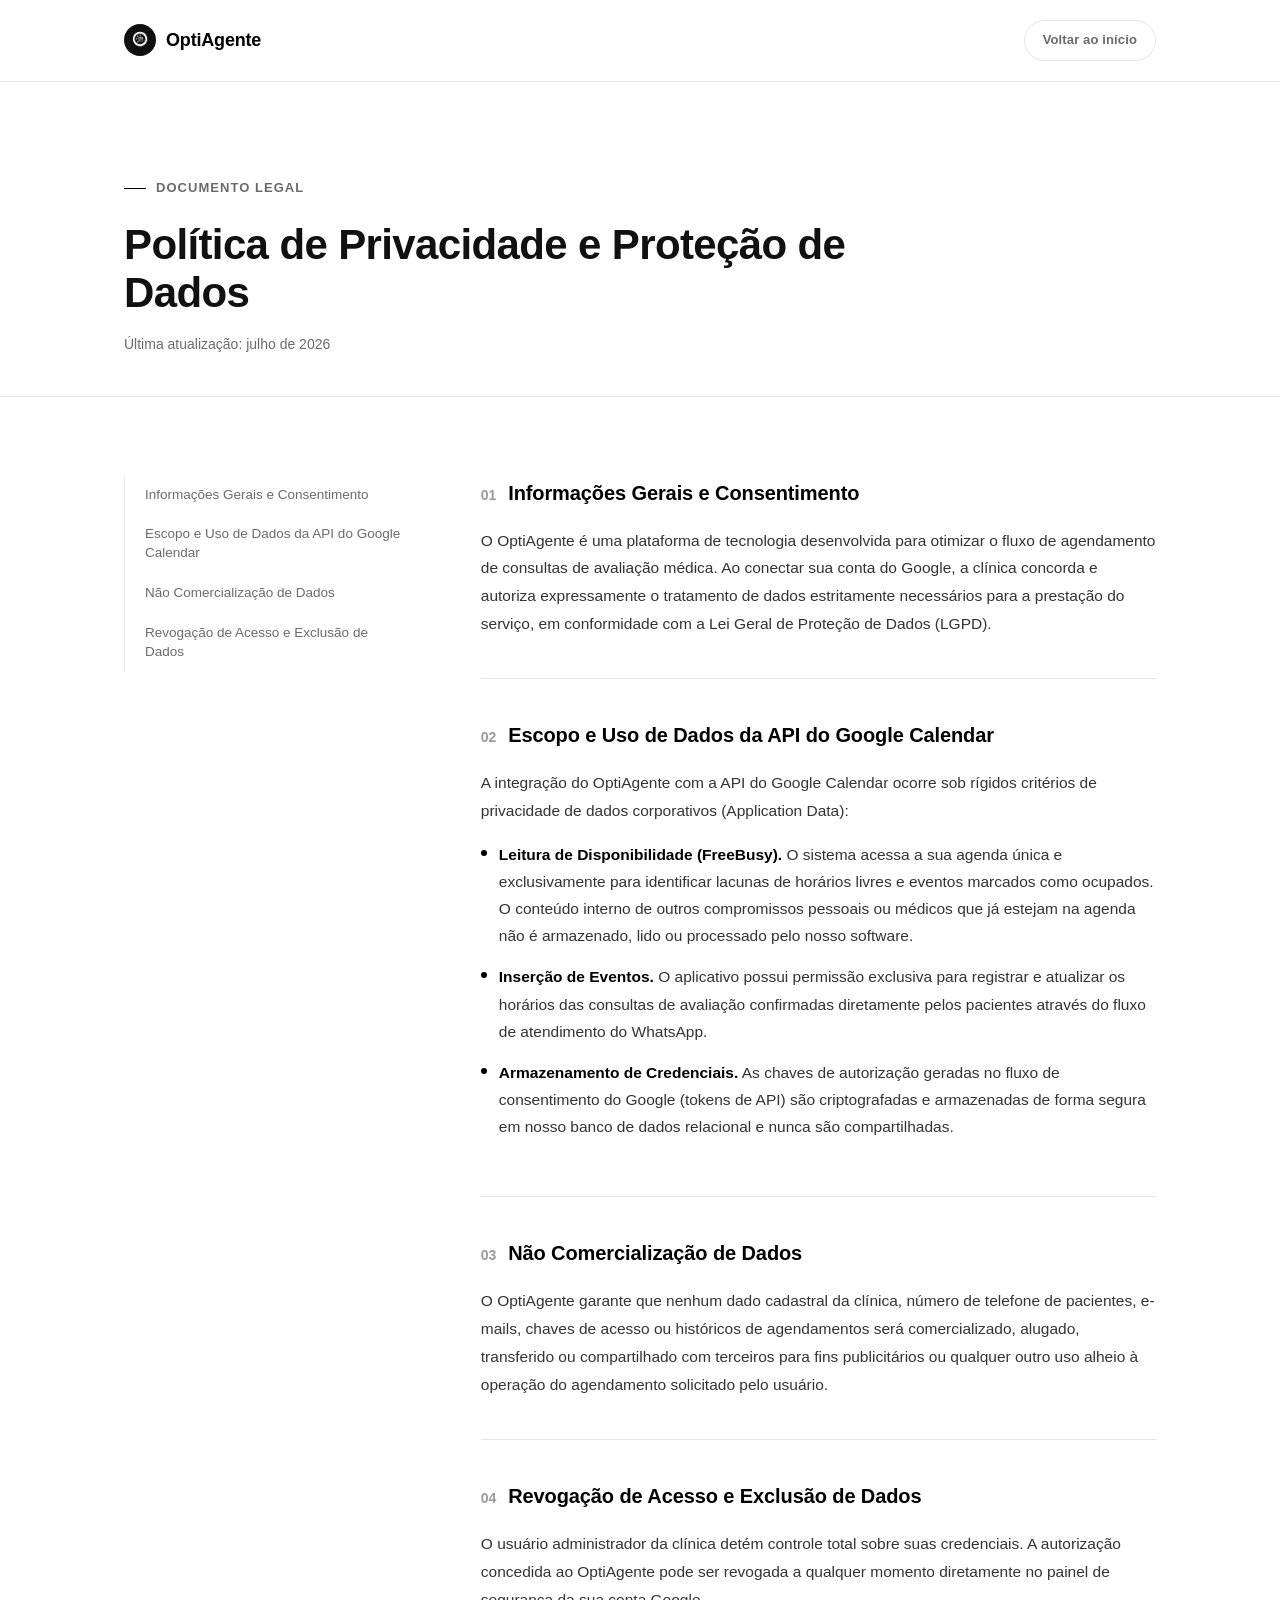
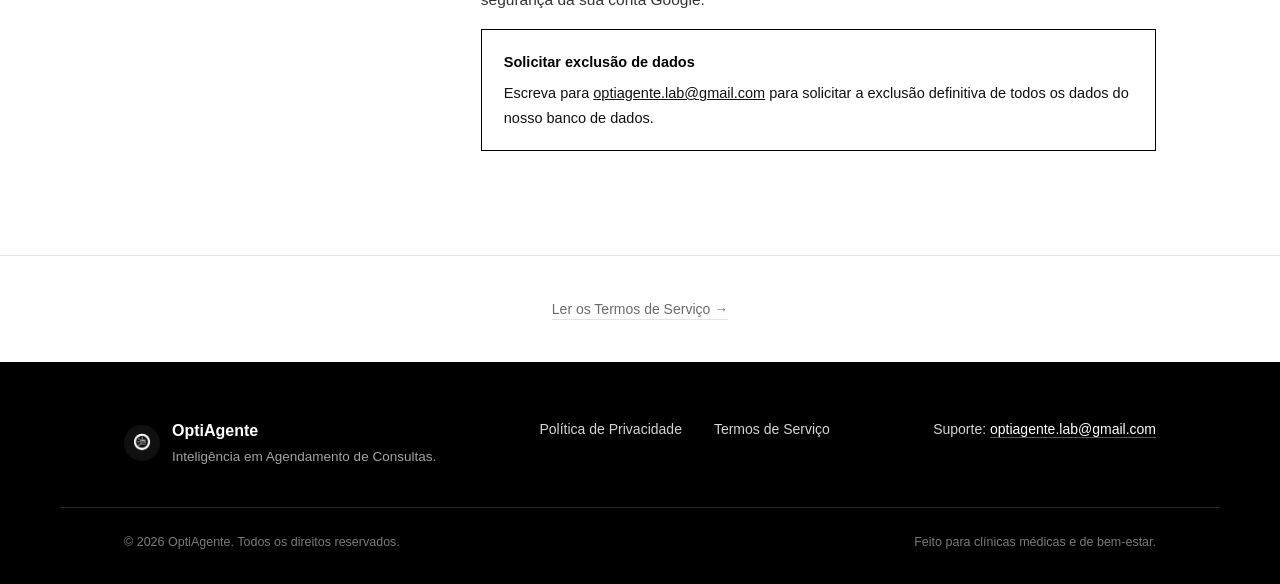
==== privacidade.html @ f7a8e7c8 "Add files via upload" ====
<!DOCTYPE html>
<html lang="pt-BR">
<head>
<meta charset="UTF-8" />
<meta name="viewport" content="width=device-width, initial-scale=1.0" />
<title>Política de Privacidade — OptiAgente</title>
<meta name="description" content="Política de Privacidade e Proteção de Dados do OptiAgente: uso da API do Google Calendar, conformidade com a LGPD e controle de acesso." />
<meta name="robots" content="index, follow" />
<link rel="canonical" href="https://optiagente.com.br/privacidade.html" />

<meta property="og:type" content="website" />
<meta property="og:site_name" content="OptiAgente" />
<meta property="og:locale" content="pt_BR" />
<meta property="og:url" content="https://optiagente.com.br/privacidade.html" />
<meta property="og:title" content="Política de Privacidade — OptiAgente" />
<meta property="og:description" content="Como o OptiAgente trata dados de agenda e pacientes, em conformidade com a LGPD e as políticas da API do Google Calendar." />
<meta property="og:image" content="https://optiagente.com.br/logo.png" />
<meta property="og:image:alt" content="Logotipo OptiAgente" />

<meta name="twitter:card" content="summary" />
<meta name="twitter:title" content="Política de Privacidade — OptiAgente" />
<meta name="twitter:image" content="https://optiagente.com.br/logo.png" />

<meta name="theme-color" content="#000000" />
<link rel="apple-touch-icon" href="logo.png" />
<link rel="icon" href="logo.png" type="image/png" />
<link rel="stylesheet" href="style.css" />
</head>
<body>

<header class="site-header">
  <div class="container">
    <a class="brand" href="index.html">
      <img src="logo.png" alt="Logotipo OptiAgente" />
      <span>OptiAgente</span>
    </a>
    <a class="btn btn-ghost" href="index.html">Voltar ao início</a>
  </div>
</header>

<main>
  <section class="legal-hero">
    <div class="container">
      <div class="eyebrow">Documento legal</div>
      <h1>Política de Privacidade e Proteção de Dados</h1>
      <div class="legal-updated">Última atualização: julho de 2026</div>
    </div>
  </section>

  <section class="legal-body container">
    <nav class="legal-toc" aria-label="Sumário">
      <a href="#informacoes-gerais">Informações Gerais e Consentimento</a>
      <a href="#escopo-google">Escopo e Uso de Dados da API do Google Calendar</a>
      <a href="#nao-comercializacao">Não Comercialização de Dados</a>
      <a href="#revogacao">Revogação de Acesso e Exclusão de Dados</a>
    </nav>

    <div class="legal-content">

      <section id="informacoes-gerais">
        <h2><span class="num">01</span> Informações Gerais e Consentimento</h2>
        <p>O OptiAgente é uma plataforma de tecnologia desenvolvida para otimizar o fluxo de agendamento de consultas de avaliação médica. Ao conectar sua conta do Google, a clínica concorda e autoriza expressamente o tratamento de dados estritamente necessários para a prestação do serviço, em conformidade com a Lei Geral de Proteção de Dados (LGPD).</p>
      </section>

      <section id="escopo-google">
        <h2><span class="num">02</span> Escopo e Uso de Dados da API do Google Calendar</h2>
        <p>A integração do OptiAgente com a API do Google Calendar ocorre sob rígidos critérios de privacidade de dados corporativos (Application Data):</p>
        <ul>
          <li>
            <span class="node-dot" aria-hidden="true"></span>
            <span><strong>Leitura de Disponibilidade (FreeBusy).</strong> O sistema acessa a sua agenda única e exclusivamente para identificar lacunas de horários livres e eventos marcados como ocupados. O conteúdo interno de outros compromissos pessoais ou médicos que já estejam na agenda não é armazenado, lido ou processado pelo nosso software.</span>
          </li>
          <li>
            <span class="node-dot" aria-hidden="true"></span>
            <span><strong>Inserção de Eventos.</strong> O aplicativo possui permissão exclusiva para registrar e atualizar os horários das consultas de avaliação confirmadas diretamente pelos pacientes através do fluxo de atendimento do WhatsApp.</span>
          </li>
          <li>
            <span class="node-dot" aria-hidden="true"></span>
            <span><strong>Armazenamento de Credenciais.</strong> As chaves de autorização geradas no fluxo de consentimento do Google (tokens de API) são criptografadas e armazenadas de forma segura em nosso banco de dados relacional e nunca são compartilhadas.</span>
          </li>
        </ul>
      </section>

      <section id="nao-comercializacao">
        <h2><span class="num">03</span> Não Comercialização de Dados</h2>
        <p>O OptiAgente garante que nenhum dado cadastral da clínica, número de telefone de pacientes, e-mails, chaves de acesso ou históricos de agendamentos será comercializado, alugado, transferido ou compartilhado com terceiros para fins publicitários ou qualquer outro uso alheio à operação do agendamento solicitado pelo usuário.</p>
      </section>

      <section id="revogacao">
        <h2><span class="num">04</span> Revogação de Acesso e Exclusão de Dados</h2>
        <p>O usuário administrador da clínica detém controle total sobre suas credenciais. A autorização concedida ao OptiAgente pode ser revogada a qualquer momento diretamente no painel de segurança da sua conta Google.</p>
        <div class="callout">
          <strong>Solicitar exclusão de dados</strong>
          Escreva para <a href="mailto:optiagente.lab@gmail.com">optiagente.lab@gmail.com</a> para solicitar a exclusão definitiva de todos os dados do nosso banco de dados.
        </div>
      </section>

    </div>
  </section>

  <div class="legal-cta">
    <a href="termos.html">Ler os Termos de Serviço →</a>
  </div>
</main>

<footer class="site-footer">
  <div class="container footer-top">
    <div class="footer-brand">
      <img src="logo.png" alt="Logotipo OptiAgente" />
      <div class="footer-brand-text">
        <div class="name">OptiAgente</div>
        <div class="tagline">Inteligência em Agendamento de Consultas.</div>
      </div>
    </div>
    <nav class="footer-links" aria-label="Links legais">
      <a href="privacidade.html">Política de Privacidade</a>
      <a href="termos.html">Termos de Serviço</a>
    </nav>
    <div class="footer-contact">
      Suporte: <a href="mailto:optiagente.lab@gmail.com">optiagente.lab@gmail.com</a>
    </div>
  </div>
  <div class="container footer-bottom">
    <span>© 2026 OptiAgente. Todos os direitos reservados.</span>
    <span>Feito para clínicas médicas e de bem-estar.</span>
  </div>
</footer>

</body>
</html>
---- style.css ----
/* ==========================================================================
   OptiAgente — Design System
   Preto puro / Branco puro, tipografia sans-serif de alto contraste,
   linhas finas de 1px, espaçamento generoso. Sem cor de destaque:
   a hierarquia vem inteiramente de peso, escala e espaço negativo.
   ========================================================================== */

:root {
  --black: #000000;
  --dark: #111111;
  --white: #ffffff;
  --line: #e4e4e4;
  --line-dark: #2a2a2a;
  --gray: #6b6b6b;
  --gray-soft: #9a9a9a;
  --surface: #fafafa;

  --font-sans: 'Inter', -apple-system, BlinkMacSystemFont, 'Segoe UI', Roboto,
    Helvetica, Arial, sans-serif;

  --max: 1160px;
  --gutter: clamp(24px, 6vw, 64px);
}

* {
  box-sizing: border-box;
}

html {
  scroll-behavior: smooth;
}

body {
  margin: 0;
  background: var(--white);
  color: var(--dark);
  font-family: var(--font-sans);
  font-size: 16px;
  line-height: 1.6;
  -webkit-font-smoothing: antialiased;
  -moz-osx-font-smoothing: grayscale;
}

img {
  max-width: 100%;
  display: block;
}

a {
  color: inherit;
}

.container {
  max-width: var(--max);
  margin: 0 auto;
  padding-left: var(--gutter);
  padding-right: var(--gutter);
}

:focus-visible {
  outline: 2px solid var(--black);
  outline-offset: 3px;
}

@media (prefers-reduced-motion: reduce) {
  * {
    animation: none !important;
    transition: none !important;
  }
  html {
    scroll-behavior: auto;
  }
}

/* --------------------------------------------------------------------------
   Node motif — a small repeating signature drawn from the OptiAgente mark:
   a solid dot connected by a hairline. Used as list markers and section
   eyebrows so the icon's own vocabulary threads through the typography.
   -------------------------------------------------------------------------- */

.node-dot {
  display: inline-block;
  width: 6px;
  height: 6px;
  border-radius: 50%;
  background: var(--black);
  flex: 0 0 auto;
}

.eyebrow {
  display: flex;
  align-items: center;
  gap: 10px;
  font-size: 13px;
  letter-spacing: 0.08em;
  text-transform: uppercase;
  color: var(--gray);
  font-weight: 600;
  margin: 0 0 18px;
}

.eyebrow::before {
  content: '';
  width: 22px;
  height: 1px;
  background: var(--black);
}

/* --------------------------------------------------------------------------
   Header
   -------------------------------------------------------------------------- */

.site-header {
  border-bottom: 1px solid var(--line);
  position: sticky;
  top: 0;
  background: rgba(255, 255, 255, 0.92);
  backdrop-filter: saturate(180%) blur(8px);
  z-index: 50;
}

.site-header .container {
  display: flex;
  align-items: center;
  justify-content: space-between;
  padding-top: 20px;
  padding-bottom: 20px;
}

.brand {
  display: flex;
  align-items: center;
  gap: 10px;
  text-decoration: none;
}

.brand img {
  width: 32px;
  height: 32px;
  border-radius: 50%;
}

.brand span {
  font-weight: 700;
  font-size: 18px;
  letter-spacing: -0.01em;
  color: var(--black);
}

button.btn {
  appearance: none;
  -webkit-appearance: none;
  border: none;
  margin: 0;
}

.btn {
  display: inline-flex;
  align-items: center;
  justify-content: center;
  gap: 8px;
  font-family: var(--font-sans);
  font-size: 14px;
  font-weight: 600;
  letter-spacing: 0.01em;
  padding: 12px 24px;
  border-radius: 999px;
  cursor: pointer;
  text-decoration: none;
  white-space: nowrap;
  transition: background-color 0.15s ease, color 0.15s ease, border-color 0.15s ease;
  appearance: none;
  -webkit-appearance: none;
  font: inherit;
  font-weight: 600;
  margin: 0;
}

.btn-outline {
  background: transparent;
  color: var(--black);
  border: 1px solid var(--black);
}

.btn-outline:hover {
  background: var(--black);
  color: var(--white);
}

.btn-solid {
  background: var(--black);
  color: var(--white);
  border: 1px solid var(--black);
}

.btn-solid:hover {
  background: var(--dark);
}

.btn-ghost {
  background: transparent;
  color: var(--gray);
  border: 1px solid var(--line);
  font-size: 13px;
  padding: 9px 18px;
}

.btn-ghost:hover {
  border-color: var(--black);
  color: var(--black);
}

/* --------------------------------------------------------------------------
   Hero
   -------------------------------------------------------------------------- */

.hero {
  padding-top: clamp(64px, 10vw, 120px);
  padding-bottom: clamp(56px, 8vw, 96px);
  border-bottom: 1px solid var(--line);
}

.hero-inner {
  max-width: 880px;
}

.hero h1 {
  font-size: clamp(34px, 5.4vw, 58px);
  line-height: 1.08;
  letter-spacing: -0.02em;
  font-weight: 700;
  margin: 0 0 24px;
  color: var(--black);
}

.hero h2 {
  font-weight: 400;
  font-size: clamp(17px, 2vw, 20px);
  line-height: 1.55;
  color: var(--gray);
  max-width: 620px;
  margin: 0 0 40px;
}

.hero-actions {
  display: flex;
  align-items: center;
  gap: 20px;
  flex-wrap: wrap;
}

.hero-note {
  font-size: 13px;
  color: var(--gray-soft);
}

/* --------------------------------------------------------------------------
   Purpose section
   -------------------------------------------------------------------------- */

.purpose {
  padding-top: clamp(56px, 8vw, 96px);
  padding-bottom: clamp(56px, 8vw, 96px);
  border-bottom: 1px solid var(--line);
}

.purpose-grid {
  display: grid;
  grid-template-columns: 0.85fr 1.15fr;
  gap: clamp(32px, 6vw, 80px);
  align-items: start;
}

.purpose h3 {
  font-size: clamp(24px, 3vw, 32px);
  line-height: 1.25;
  letter-spacing: -0.01em;
  font-weight: 700;
  margin: 0;
  max-width: 360px;
}

.purpose-lede {
  font-size: 17px;
  line-height: 1.7;
  color: var(--dark);
  margin: 0 0 28px;
}

.purpose-list {
  list-style: none;
  margin: 0 0 28px;
  padding: 0;
  display: flex;
  flex-direction: column;
  gap: 18px;
}

.purpose-list li {
  display: flex;
  gap: 14px;
  align-items: flex-start;
  font-size: 15px;
  line-height: 1.65;
  color: var(--dark);
  border-top: 1px solid var(--line);
  padding-top: 18px;
}

.purpose-list li .node-dot {
  margin-top: 8px;
}

.purpose-list strong {
  font-weight: 600;
}

.purpose-foot {
  font-size: 14px;
  line-height: 1.7;
  color: var(--gray);
  border-top: 1px solid var(--line);
  padding-top: 20px;
}

/* --------------------------------------------------------------------------
   Features
   -------------------------------------------------------------------------- */

.features {
  padding-top: clamp(56px, 8vw, 96px);
  padding-bottom: clamp(64px, 9vw, 104px);
}

.features h3 {
  font-size: clamp(24px, 3vw, 32px);
  font-weight: 700;
  letter-spacing: -0.01em;
  margin: 0 0 48px;
  max-width: 460px;
}

.features-grid {
  display: grid;
  grid-template-columns: repeat(3, 1fr);
  border-top: 1px solid var(--line);
  border-left: 1px solid var(--line);
}

.feature {
  padding: 36px 32px;
  border-right: 1px solid var(--line);
  border-bottom: 1px solid var(--line);
}

.feature-index {
  font-size: 13px;
  color: var(--gray-soft);
  font-weight: 600;
  letter-spacing: 0.05em;
  margin-bottom: 20px;
}

.feature h4 {
  font-size: 18px;
  font-weight: 700;
  letter-spacing: -0.005em;
  margin: 0 0 14px;
  color: var(--black);
}

.feature p {
  font-size: 14.5px;
  line-height: 1.7;
  color: var(--gray);
  margin: 0;
}

/* --------------------------------------------------------------------------
   Footer — compliance block
   -------------------------------------------------------------------------- */

.site-footer {
  background: var(--black);
  color: var(--white);
}

.footer-top {
  padding-top: 56px;
  padding-bottom: 40px;
  display: flex;
  justify-content: space-between;
  align-items: flex-start;
  gap: 32px;
  flex-wrap: wrap;
  border-bottom: 1px solid var(--line-dark);
}

.footer-brand {
  display: flex;
  align-items: center;
  gap: 12px;
}

.footer-brand img {
  width: 36px;
  height: 36px;
  border-radius: 50%;
}

.footer-brand-text .name {
  font-weight: 700;
  font-size: 16px;
  color: var(--white);
}

.footer-brand-text .tagline {
  font-size: 13.5px;
  color: #a3a3a3;
  margin-top: 2px;
}

.footer-links {
  display: flex;
  gap: 32px;
  flex-wrap: wrap;
}

.footer-links a {
  font-size: 14px;
  color: #d4d4d4;
  text-decoration: none;
  border-bottom: 1px solid transparent;
  padding-bottom: 2px;
  transition: color 0.15s ease, border-color 0.15s ease;
}

.footer-links a:hover {
  color: var(--white);
  border-color: var(--white);
}

.footer-contact {
  font-size: 14px;
  color: #d4d4d4;
}

.footer-contact a {
  color: var(--white);
  text-decoration: none;
  border-bottom: 1px solid #555;
}

.footer-bottom {
  padding-top: 24px;
  padding-bottom: 32px;
  display: flex;
  justify-content: space-between;
  flex-wrap: wrap;
  gap: 12px;
  font-size: 12.5px;
  color: #7a7a7a;
}

/* --------------------------------------------------------------------------
   Legal pages (Privacidade / Termos)
   -------------------------------------------------------------------------- */

.legal-hero {
  padding-top: clamp(56px, 8vw, 96px);
  padding-bottom: 40px;
  border-bottom: 1px solid var(--line);
}

.legal-hero .eyebrow {
  margin-bottom: 22px;
}

.legal-hero h1 {
  font-size: clamp(30px, 4vw, 42px);
  line-height: 1.15;
  letter-spacing: -0.015em;
  font-weight: 700;
  margin: 0 0 16px;
  max-width: 760px;
}

.legal-updated {
  font-size: 14px;
  color: var(--gray);
}

.legal-body {
  padding-top: clamp(48px, 7vw, 80px);
  padding-bottom: clamp(64px, 9vw, 104px);
  display: grid;
  grid-template-columns: 280px 1fr;
  gap: clamp(32px, 6vw, 80px);
  align-items: start;
}

.legal-toc {
  position: sticky;
  top: 96px;
  display: flex;
  flex-direction: column;
  gap: 2px;
  border-left: 1px solid var(--line);
  padding-left: 20px;
}

.legal-toc a {
  font-size: 13.5px;
  color: var(--gray);
  text-decoration: none;
  padding: 9px 0;
  line-height: 1.4;
  border-bottom: 1px solid transparent;
}

.legal-toc a:hover {
  color: var(--black);
}

.legal-content section {
  padding-bottom: 40px;
  margin-bottom: 40px;
  border-bottom: 1px solid var(--line);
  scroll-margin-top: 96px;
}

.legal-content section:last-child {
  border-bottom: none;
  margin-bottom: 0;
  padding-bottom: 0;
}

.legal-content h2 {
  display: flex;
  align-items: baseline;
  gap: 12px;
  font-size: 20px;
  font-weight: 700;
  letter-spacing: -0.005em;
  margin: 0 0 18px;
  color: var(--black);
}

.legal-content h2 .num {
  font-size: 14px;
  font-weight: 600;
  color: var(--gray-soft);
  font-variant-numeric: tabular-nums;
}

.legal-content p {
  font-size: 15.5px;
  line-height: 1.8;
  color: #333333;
  margin: 0 0 16px;
}

.legal-content p:last-child {
  margin-bottom: 0;
}

.legal-content ul {
  list-style: none;
  margin: 0 0 16px;
  padding: 0;
  display: flex;
  flex-direction: column;
  gap: 14px;
}

.legal-content ul li {
  display: flex;
  gap: 12px;
  align-items: flex-start;
  font-size: 15.5px;
  line-height: 1.75;
  color: #333333;
}

.legal-content ul li .node-dot {
  margin-top: 9px;
}

.legal-content strong {
  font-weight: 600;
  color: var(--black);
}

.legal-content .callout {
  border: 1px solid var(--black);
  padding: 20px 22px;
  font-size: 14.5px;
  line-height: 1.7;
  color: var(--dark);
}

.legal-content .callout strong {
  display: block;
  margin-bottom: 6px;
}

.legal-cta {
  border-top: 1px solid var(--line);
  padding: 40px var(--gutter);
  text-align: center;
}

.legal-cta a {
  font-size: 14px;
  text-decoration: none;
  color: var(--gray);
  border-bottom: 1px solid var(--line);
  padding-bottom: 2px;
}

.legal-cta a:hover {
  color: var(--black);
  border-color: var(--black);
}

/* --------------------------------------------------------------------------
   Responsive
   -------------------------------------------------------------------------- */

@media (max-width: 860px) {
  .purpose-grid {
    grid-template-columns: 1fr;
  }

  .features-grid {
    grid-template-columns: 1fr;
  }

  .legal-body {
    grid-template-columns: 1fr;
  }

  .legal-toc {
    position: static;
    flex-direction: row;
    flex-wrap: wrap;
    gap: 8px 20px;
    border-left: none;
    border-bottom: 1px solid var(--line);
    padding-left: 0;
    padding-bottom: 20px;
  }

  .footer-top {
    flex-direction: column;
  }
}

@media (max-width: 560px) {
  .site-header .btn-outline span.long {
    display: none;
  }

  .hero-actions {
    flex-direction: column;
    align-items: flex-start;
  }
}
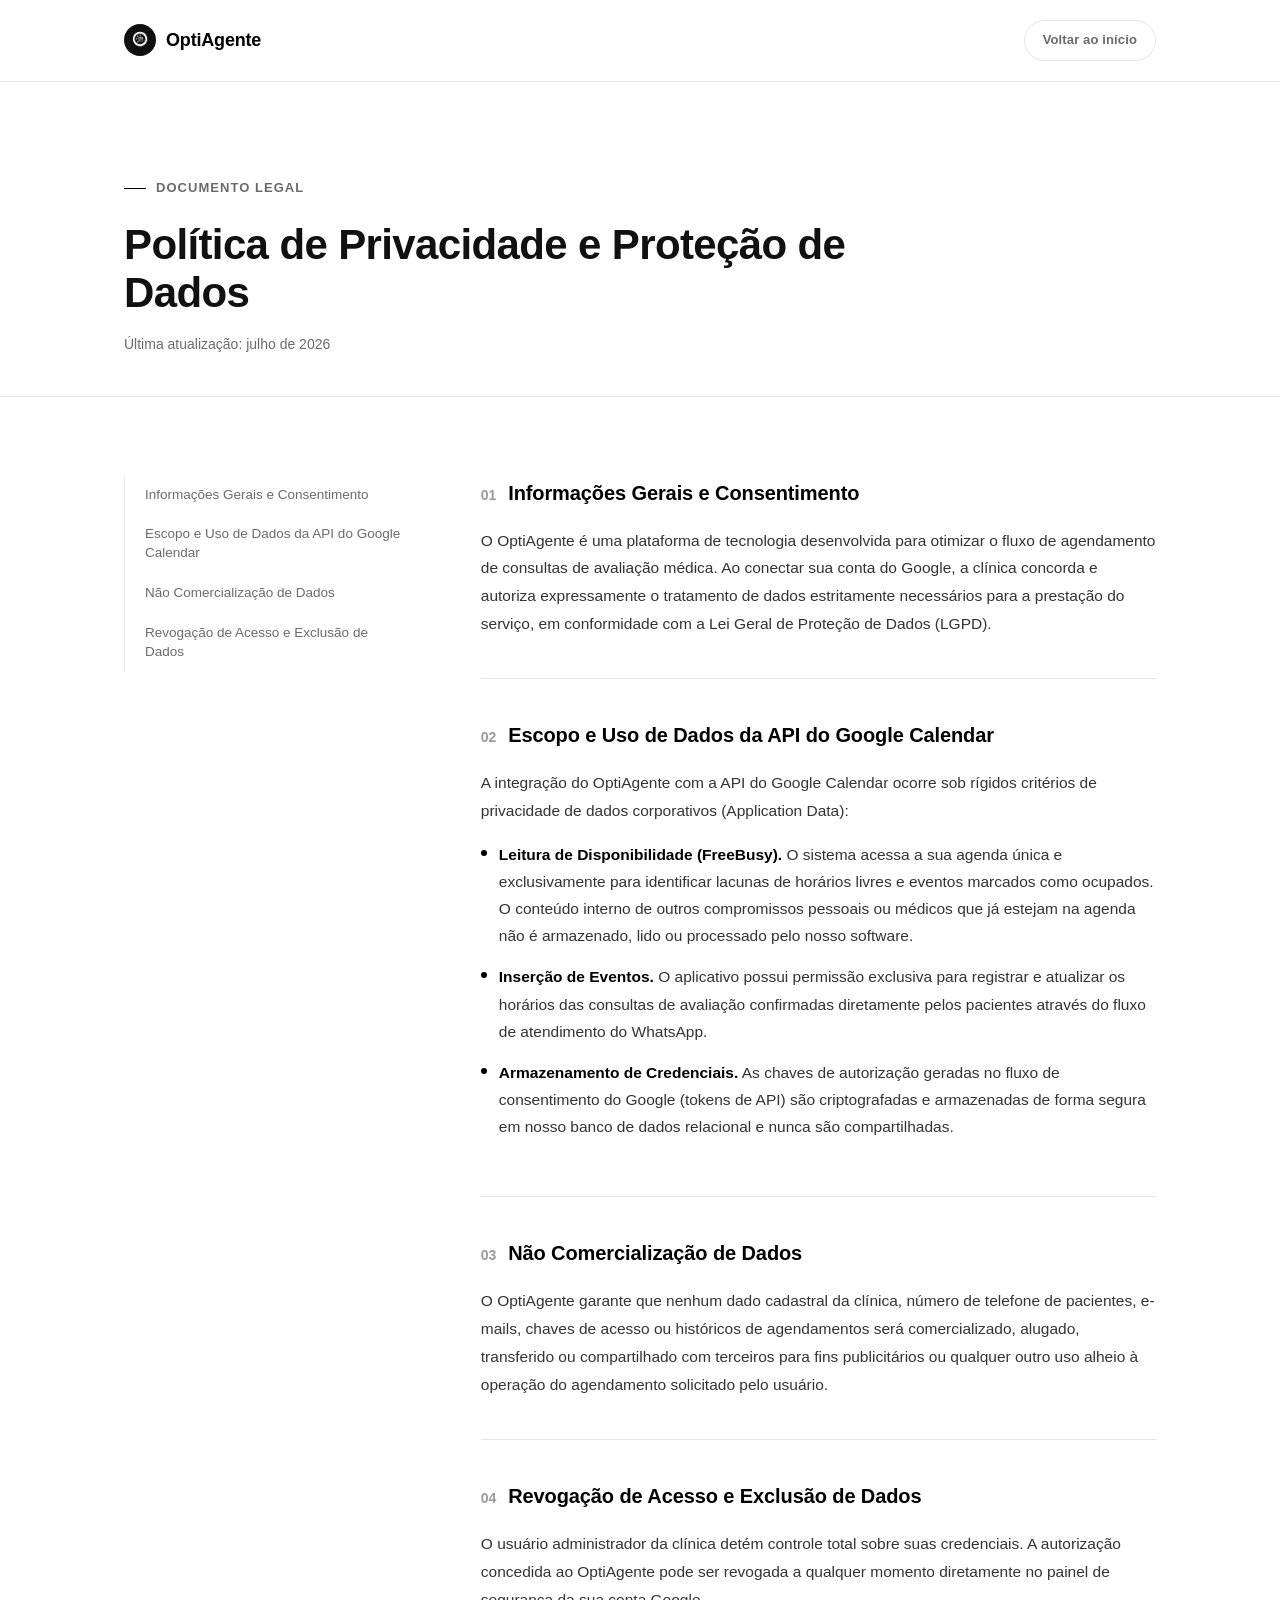
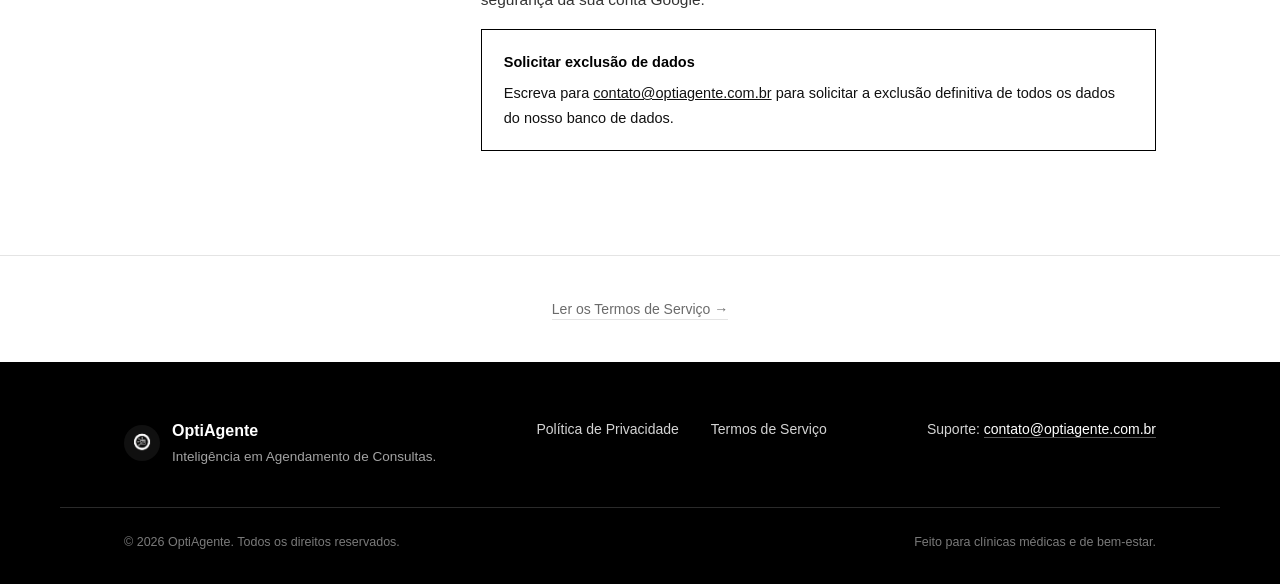
==== commit 99c7d861: "Add files via upload Versão beta 2 do site" ====
--- a/privacidade.html
+++ b/privacidade.html
@@ -91,7 +91,7 @@
         <p>O usuário administrador da clínica detém controle total sobre suas credenciais. A autorização concedida ao OptiAgente pode ser revogada a qualquer momento diretamente no painel de segurança da sua conta Google.</p>
         <div class="callout">
           <strong>Solicitar exclusão de dados</strong>
-          Escreva para <a href="mailto:optiagente.lab@gmail.com">optiagente.lab@gmail.com</a> para solicitar a exclusão definitiva de todos os dados do nosso banco de dados.
+          Escreva para <a href="mailto:contato@optiagente.com.br">contato@optiagente.com.br</a> para solicitar a exclusão definitiva de todos os dados do nosso banco de dados.
         </div>
       </section>
 
@@ -117,7 +117,7 @@
       <a href="termos.html">Termos de Serviço</a>
     </nav>
     <div class="footer-contact">
-      Suporte: <a href="mailto:optiagente.lab@gmail.com">optiagente.lab@gmail.com</a>
+      Suporte: <a href="mailto:contato@optiagente.com.br">contato@optiagente.com.br</a>
     </div>
   </div>
   <div class="container footer-bottom">
